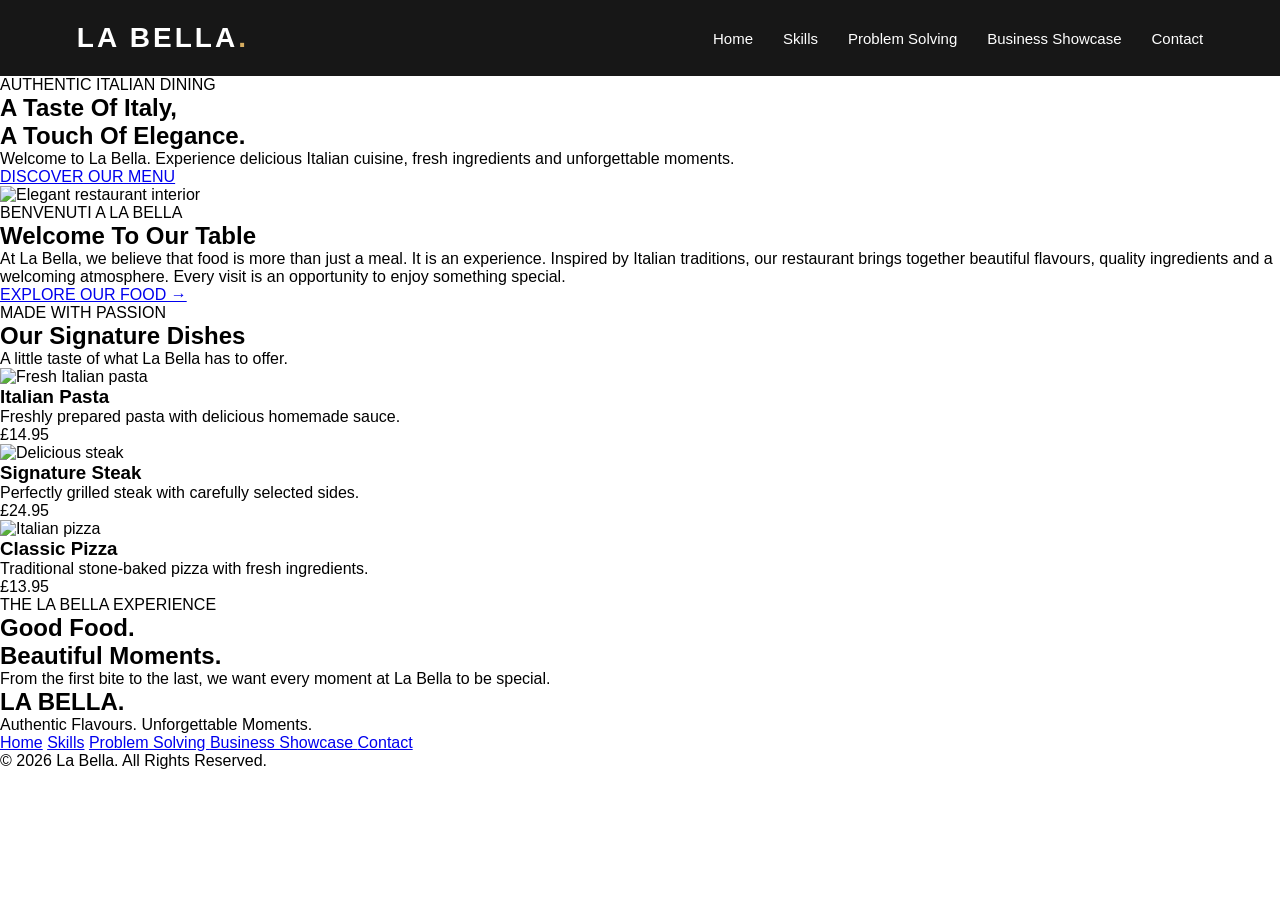
==== Index.html @ e2c8450d "Create Index.html" ====
<!DOCTYPE html>
<html lang="en">

<head>
    <meta charset="UTF-8">
    <meta name="viewport" content="width=device-width, initial-scale=1.0">

    <title>La Bella | Italian Restaurant</title>

    <link rel="stylesheet" href="style.css">
</head>

<header class="header">

    <div class="logo">
        LA BELLA<span>.</span>
    </div>

    <nav class="navbar">

        <a href="Home.html">Home</a>

        <a href="Skill.html">Skills</a>

        <a href="Problem-Solving%20Page.html">
            Problem Solving
        </a>

        <a href="Business%20Showcase%20Page.html">
            Business Showcase
        </a>

        <a href="Contact.html">Contact</a>

    </nav>

</header>
<style>
    /* NAVIGATION BAR */

* {
    margin: 0;
    padding: 0;
    box-sizing: border-box;
}

body {
    font-family: Arial, sans-serif;
}

/* HEADER */

.header {
    width: 100%;
    background-color: #171717;
    padding: 22px 6%;

    display: flex;
    justify-content: space-between;
    align-items: center;
}

/* LOGO */

.logo {
    color: white;
    font-size: 28px;
    font-weight: bold;
    letter-spacing: 3px;
}

.logo span {
    color: #d6ad60;
}

/* NAVIGATION LINKS */

.navbar {
    display: flex;
    align-items: center;
    gap: 30px;
}

.navbar a {
    color: white;
    text-decoration: none;
    font-size: 15px;
    font-weight: 500;

    transition: 0.3s;
}

.navbar a:hover {
    color: #d6ad60;
}

/* MOBILE RESPONSIVE */

@media (max-width: 850px) {

    .header {
        flex-direction: column;
        gap: 20px;
    }

    .navbar {
        flex-wrap: wrap;
        justify-content: center;
        gap: 15px;
    }

    .navbar a {
        font-size: 13px;
    }

}
</style>
 <!-- HERO SECTION -->

    <section class="hero">

        <div class="hero-content">

            <p class="gold-text">
                AUTHENTIC ITALIAN DINING
            </p>

            <h1>
                A Taste Of Italy,<br>
                A Touch Of <span>Elegance.</span>
            </h1>

            <p class="hero-description">
                Welcome to La Bella. Experience delicious
                Italian cuisine, fresh ingredients and
                unforgettable moments.
            </p>

            <a href="#menu" class="gold-button">
                DISCOVER OUR MENU
            </a>

        </div>

    </section>


    <!-- INTRODUCTION -->

    <section class="welcome">

        <div class="welcome-image">
            <img
            src="https://images.unsplash.com/photo-1517248135467-4c7edcad34c4?auto=format&fit=crop&w=1000&q=85"
            alt="Elegant restaurant interior">
        </div>

        <div class="welcome-text">

            <p class="gold-text">BENVENUTI A LA BELLA</p>

            <h2>Welcome To Our Table</h2>

            <p>
                At La Bella, we believe that food is more
                than just a meal. It is an experience.

                Inspired by Italian traditions, our
                restaurant brings together beautiful
                flavours, quality ingredients and a
                welcoming atmosphere.

                Every visit is an opportunity to enjoy
                something special.
            </p>

            <a href="#menu" class="text-link">
                EXPLORE OUR FOOD →
            </a>

        </div>

    </section>


    <!-- MENU PREVIEW -->

    <section class="menu" id="menu">

        <p class="gold-text">MADE WITH PASSION</p>

        <h2>Our Signature Dishes</h2>

        <p class="menu-intro">
            A little taste of what La Bella has to offer.
        </p>

        <div class="menu-container">

            <div class="menu-card">

                <img
                src="https://images.unsplash.com/photo-1473093295043-cdd812d0e601?auto=format&fit=crop&w=800&q=85"
                alt="Fresh Italian pasta">

                <div class="menu-info">

                    <h3>Italian Pasta</h3>

                    <p>
                        Freshly prepared pasta with
                        delicious homemade sauce.
                    </p>

                    <span>£14.95</span>

                </div>

            </div>


            <div class="menu-card">

                <img
                src="https://images.unsplash.com/photo-1546833999-b9f581a1996d?auto=format&fit=crop&w=800&q=85"
                alt="Delicious steak">

                <div class="menu-info">

                    <h3>Signature Steak</h3>

                    <p>
                        Perfectly grilled steak with
                        carefully selected sides.
                    </p>

                    <span>£24.95</span>

                </div>

            </div>


            <div class="menu-card">

                <img
                src="https://images.unsplash.com/photo-1513104890138-7c749659a591?auto=format&fit=crop&w=800&q=85"
                alt="Italian pizza">

                <div class="menu-info">

                    <h3>Classic Pizza</h3>

                    <p>
                        Traditional stone-baked pizza
                        with fresh ingredients.
                    </p>

                    <span>£13.95</span>

                </div>

            </div>

        </div>

    </section>


    <!-- EXPERIENCE SECTION -->

    <section class="experience">

        <div class="experience-content">

            <p class="gold-text">THE LA BELLA EXPERIENCE</p>

            <h2>Good Food.<br>Beautiful Moments.</h2>

            <p>
                From the first bite to the last,
                we want every moment at La Bella
                to be special.
            </p>

        </div>

    </section>


    <!-- FOOTER -->

    <footer>

        <h2>LA BELLA<span>.</span></h2>

        <p>Authentic Flavours. Unforgettable Moments.</p>

        <div class="footer-links">

            <a href="Home.html">Home</a>

            <a href="Skills.html">Skills</a>

            <a href="Problem-Solving%20Page.html">
                Problem Solving
            </a>

            <a href="Business%20Showcase%20Page.html">
                Business Showcase
            </a>

            <a href="Contact.html">Contact</a>

        </div>

        <p class="copyright">
            © 2026 La Bella. All Rights Reserved.
        </p>

    </footer>

</body>
</html>
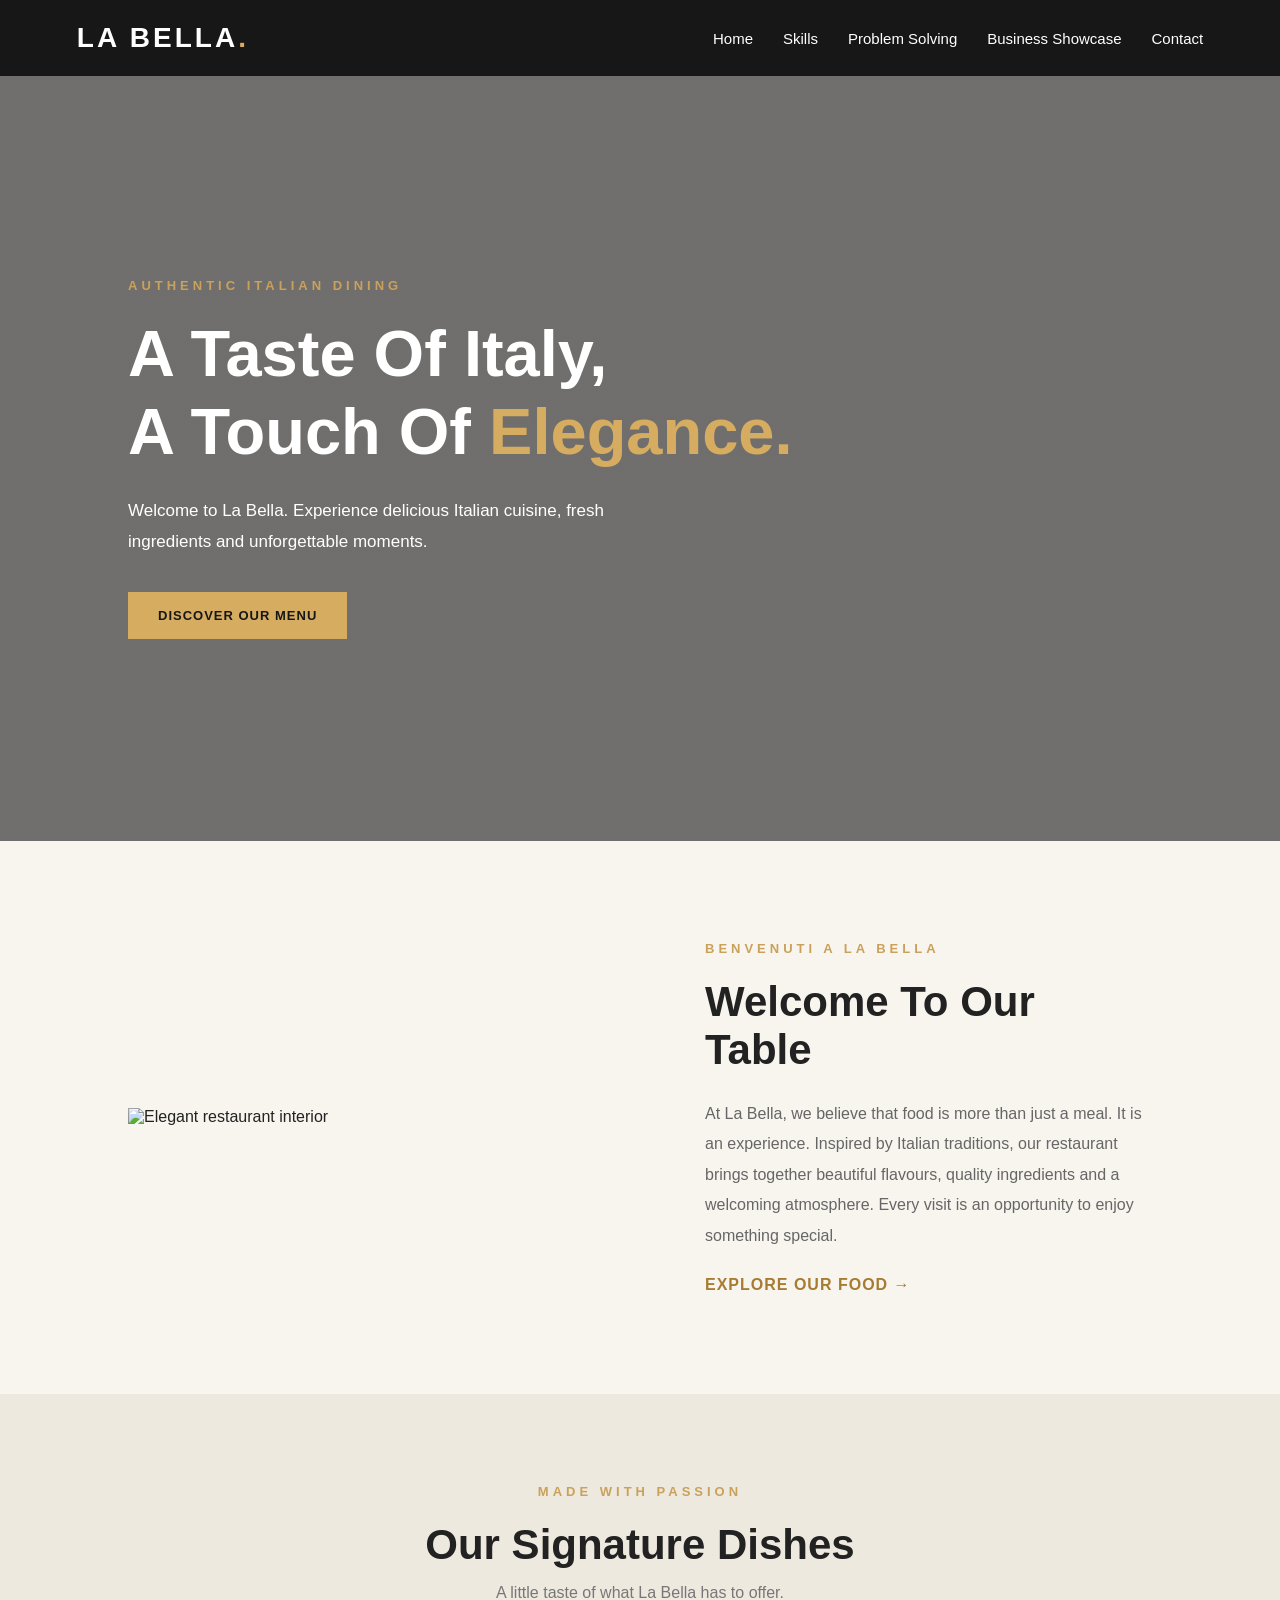
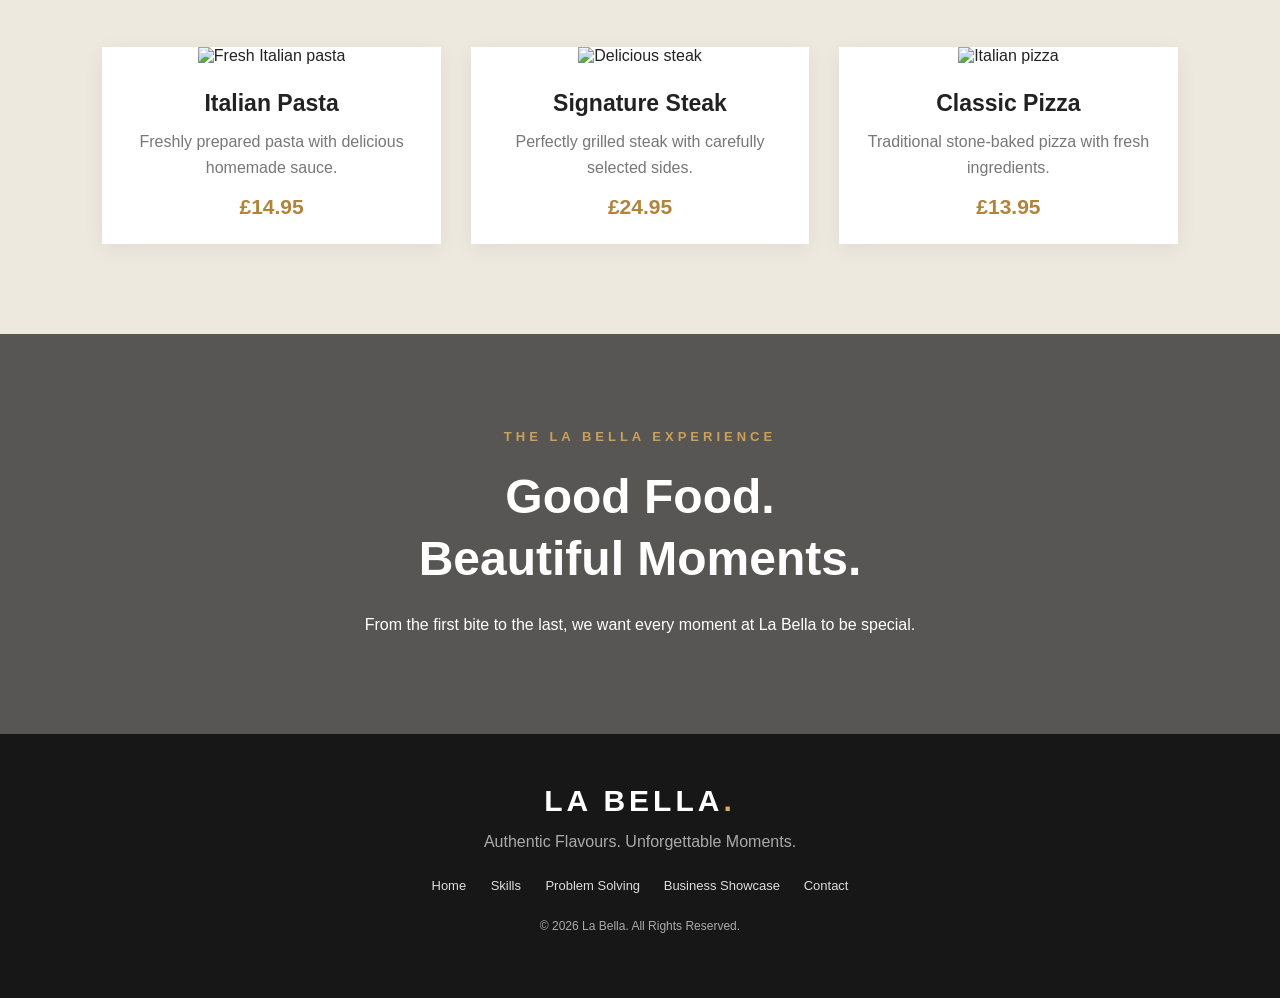
==== commit 0713bd2a: "Update Index.html" ====
--- a/Index.html
+++ b/Index.html
@@ -7,7 +7,7 @@
 
     <title>La Bella | Italian Restaurant</title>
 
-    <link rel="stylesheet" href="style.css">
+    <link rel="stylesheet" href="Style.css">
 </head>
 
 <header class="header">
@@ -321,4 +321,4 @@
     </footer>
 
 </body>
-</html>+</html>
--- a/Style.css
+++ b/Style.css
@@ -0,0 +1,1375 @@
+/* ============================= */
+/* PROBLEM SOLVING PAGE */
+/* ============================= */
+
+.problem-hero {
+    min-height: 75vh;
+    background:
+        linear-gradient(rgba(0,0,0,0.65), rgba(0,0,0,0.75)),
+        url("https://images.unsplash.com/photo-1556911220-bff31c812dba?auto=format&fit=crop&w=1600&q=85");
+    background-size: cover;
+    background-position: center;
+    display: flex;
+    align-items: center;
+    padding: 80px 10%;
+}
+
+.problem-hero-content {
+    max-width: 700px;
+}
+
+.gold-text {
+    color: #c9a45c;
+    letter-spacing: 3px;
+    font-size: 13px;
+    font-weight: bold;
+    margin-bottom: 20px;
+}
+
+.problem-hero h1 {
+    color: #f5f0e6;
+    font-size: 58px;
+    line-height: 1.2;
+    margin-bottom: 25px;
+}
+
+.problem-hero h1 span {
+    color: #c9a45c;
+}
+
+.problem-hero-content > p:not(.gold-text) {
+    color: #ddd5c7;
+    font-size: 17px;
+    line-height: 1.8;
+    margin-bottom: 30px;
+    max-width: 600px;
+}
+
+.gold-button {
+    display: inline-block;
+    background: #c9a45c;
+    color: #111;
+    padding: 14px 28px;
+    text-decoration: none;
+    font-weight: bold;
+    transition: 0.3s;
+}
+
+.gold-button:hover {
+    background: #f0d18d;
+}
+
+/* Introduction */
+
+.problem-intro {
+    background: #f5f0e6;
+    text-align: center;
+    padding: 90px 12%;
+}
+
+.problem-intro h2 {
+    color: #171717;
+    font-size: 38px;
+    margin-bottom: 25px;
+}
+
+.problem-intro > p:last-child {
+    color: #555;
+    line-height: 1.9;
+    font-size: 16px;
+    max-width: 850px;
+    margin: auto;
+}
+
+/* Problem and Solution Cards */
+
+.solutions-section {
+    background: #111;
+    padding: 90px 8%;
+    text-align: center;
+}
+
+.solutions-section h2 {
+    color: #f5f0e6;
+    font-size: 40px;
+    margin-bottom: 50px;
+}
+
+.solutions-grid {
+    display: grid;
+    grid-template-columns: repeat(2, 1fr);
+    gap: 25px;
+    max-width: 1100px;
+    margin: auto;
+}
+
+.solution-card {
+    background: #1c1c1c;
+    border: 1px solid #6f5831;
+    padding: 35px;
+    text-align: left;
+    transition: 0.3s;
+}
+
+.solution-card:hover {
+    transform: translateY(-7px);
+    border-color: #c9a45c;
+}
+
+.solution-number {
+    color: #c9a45c;
+    font-size: 35px;
+    font-weight: bold;
+    margin-bottom: 15px;
+}
+
+.solution-card h3 {
+    color: #f5f0e6;
+    font-size: 23px;
+    margin-bottom: 20px;
+}
+
+.solution-card p {
+    color: #c7c0b5;
+    line-height: 1.8;
+    margin-bottom: 15px;
+}
+
+.solution-card strong {
+    color: #c9a45c;
+}
+
+/* Problem Solving Process */
+
+.problem-process {
+    display: grid;
+    grid-template-columns: 1fr 1fr;
+    background: #f5f0e6;
+    min-height: 600px;
+}
+
+.process-image {
+    background:
+        url("https://images.unsplash.com/photo-1556910103-1c02745aae4d?auto=format&fit=crop&w=1200&q=85");
+    background-size: cover;
+    background-position: center;
+    min-height: 500px;
+}
+
+.process-content {
+    padding: 70px 10%;
+}
+
+.process-content h2 {
+    font-size: 36px;
+    color: #171717;
+    margin-bottom: 35px;
+}
+
+.process-step {
+    display: flex;
+    gap: 20px;
+    margin-bottom: 28px;
+}
+
+.process-step span {
+    color: #b18a43;
+    font-size: 25px;
+    font-weight: bold;
+}
+
+.process-step h3 {
+    color: #171717;
+    margin-bottom: 8px;
+    font-size: 19px;
+}
+
+.process-step p {
+    color: #666;
+    line-height: 1.7;
+}
+
+/* Final Message */
+
+.problem-ending {
+    background: #1a1a1a;
+    text-align: center;
+    padding: 90px 12%;
+}
+
+.problem-ending h2 {
+    color: #f5f0e6;
+    font-size: 38px;
+    margin-bottom: 20px;
+}
+
+.problem-ending > p:last-child {
+    color: #c7c0b5;
+    line-height: 1.8;
+    max-width: 750px;
+    margin: auto;
+}
+
+/* Responsive Design */
+
+@media (max-width: 768px) {
+    .problem-hero {
+        padding: 70px 7%;
+    }
+
+    .problem-hero h1 {
+        font-size: 38px;
+    }
+
+    .problem-intro h2,
+    .solutions-section h2,
+    .problem-ending h2 {
+        font-size: 30px;
+    }
+
+    .solutions-grid {
+        grid-template-columns: 1fr;
+    }
+
+    .problem-process {
+        grid-template-columns: 1fr;
+    }
+
+    .process-image {
+        min-height: 300px;
+    }
+
+    .process-content {
+        padding: 50px 8%;
+    }
+}
+
+
+/* ============================= */
+/* Home Page */
+/* ============================= */
+
+* {
+    margin: 0;
+    padding: 0;
+    box-sizing: border-box;
+    scroll-behavior: smooth;
+}
+
+body {
+    font-family: Georgia, serif;
+    background: #f8f5ef;
+    color: #222;
+}
+
+/* NAVIGATION BAR */
+
+.header {
+    width: 100%;
+    background: #171717;
+    padding: 22px 6%;
+    display: flex;
+    justify-content: space-between;
+    align-items: center;
+    position: sticky;
+    top: 0;
+    z-index: 1000;
+}
+
+.logo {
+    color: white;
+    font-size: 28px;
+    font-weight: bold;
+    letter-spacing: 3px;
+}
+
+.logo span,
+footer span {
+    color: #d6ad60;
+}
+
+.navbar {
+    display: flex;
+    align-items: center;
+    gap: 30px;
+}
+
+.navbar a {
+    color: white;
+    text-decoration: none;
+    font-family: Arial, sans-serif;
+    font-size: 14px;
+    transition: 0.3s;
+}
+
+.navbar a:hover {
+    color: #d6ad60;
+}
+
+/* HERO */
+
+.hero {
+    min-height: 85vh;
+
+    display: flex;
+    align-items: center;
+
+    padding: 80px 10%;
+
+    background:
+    linear-gradient(rgba(0,0,0,.55),
+    rgba(0,0,0,.55)),
+
+    url("https://images.unsplash.com/photo-1414235077428-338989a2e8c0?auto=format&fit=crop&w=2000&q=85");
+
+    background-size: cover;
+    background-position: center;
+}
+
+.hero-content {
+    max-width: 750px;
+    color: white;
+}
+
+.gold-text {
+    color: #c9a15b;
+    letter-spacing: 4px;
+    font-size: 13px;
+    font-weight: bold;
+    margin-bottom: 22px;
+}
+
+.hero h1 {
+    font-size: 65px;
+    line-height: 1.2;
+    margin-bottom: 25px;
+}
+
+.hero h1 span {
+    color: #d6ad60;
+}
+
+.hero-description {
+    font-family: Arial, sans-serif;
+    font-size: 17px;
+    line-height: 1.8;
+    max-width: 550px;
+    margin-bottom: 35px;
+}
+
+.gold-button {
+    display: inline-block;
+    padding: 16px 30px;
+    background: #d6ad60;
+    color: #171717;
+    text-decoration: none;
+    font-family: Arial, sans-serif;
+    font-size: 13px;
+    font-weight: bold;
+    letter-spacing: 1px;
+    transition: .3s;
+}
+
+.gold-button:hover {
+    background: white;
+    transform: translateY(-3px);
+}
+
+/* WELCOME SECTION */
+
+.welcome {
+    padding: 100px 10%;
+    display: flex;
+    align-items: center;
+    gap: 65px;
+}
+
+.welcome-image {
+    width: 50%;
+}
+
+.welcome-image img {
+    width: 100%;
+    height: 420px;
+    object-fit: cover;
+}
+
+.welcome-text {
+    flex: 1;
+}
+
+.welcome-text h2 {
+    font-size: 42px;
+    margin-bottom: 25px;
+}
+
+.welcome-text p:not(.gold-text) {
+    color: #666;
+    line-height: 1.9;
+    font-size: 16px;
+    margin-bottom: 25px;
+}
+
+.text-link {
+    color: #a77b32;
+    text-decoration: none;
+    font-weight: bold;
+    letter-spacing: 1px;
+}
+
+/* MENU */
+
+.menu {
+    background: #eee9df;
+    padding: 90px 8%;
+    text-align: center;
+}
+
+.menu h2 {
+    font-size: 42px;
+    margin-bottom: 15px;
+}
+
+.menu-intro {
+    color: #777;
+    margin-bottom: 45px;
+    font-family: Arial, sans-serif;
+}
+
+.menu-container {
+    display: grid;
+    grid-template-columns: repeat(3, 1fr);
+    gap: 30px;
+}
+
+.menu-card {
+    background: white;
+    overflow: hidden;
+    transition: .3s;
+    box-shadow: 0 5px 20px rgba(0,0,0,.06);
+}
+
+.menu-card:hover {
+    transform: translateY(-8px);
+}
+
+.menu-card img {
+    width: 100%;
+    height: 250px;
+    object-fit: cover;
+}
+
+.menu-info {
+    padding: 25px;
+}
+
+.menu-info h3 {
+    font-size: 23px;
+    margin-bottom: 12px;
+}
+
+.menu-info p {
+    font-family: Arial, sans-serif;
+    color: #777;
+    line-height: 1.6;
+    margin-bottom: 15px;
+}
+
+.menu-info span {
+    color: #b1843b;
+    font-size: 21px;
+    font-weight: bold;
+}
+
+/* EXPERIENCE */
+
+.experience {
+    min-height: 400px;
+    display: flex;
+    align-items: center;
+    justify-content: center;
+    text-align: center;
+    padding: 70px 20px;
+
+    background:
+    linear-gradient(rgba(0,0,0,.65),
+    rgba(0,0,0,.65)),
+
+    url("https://images.unsplash.com/photo-1515003197210-e0cd7184f8b5?auto=format&fit=crop&w=1800&q=85");
+
+    background-position: center;
+    background-size: cover;
+}
+
+.experience-content {
+    color: white;
+}
+
+.experience h2 {
+    font-size: 48px;
+    line-height: 1.3;
+    margin-bottom: 20px;
+}
+
+.experience p:last-child {
+    font-family: Arial, sans-serif;
+    line-height: 1.8;
+}
+
+/* FOOTER */
+
+footer {
+    background: #171717;
+    color: white;
+    text-align: center;
+    padding: 50px 20px;
+}
+
+footer h2 {
+    font-size: 30px;
+    letter-spacing: 4px;
+    margin-bottom: 15px;
+}
+
+footer p {
+    color: #aaa;
+    font-family: Arial, sans-serif;
+    margin-bottom: 15px;
+}
+
+.footer-links {
+    margin: 25px 0;
+}
+
+.footer-links a {
+    color: #ddd;
+    text-decoration: none;
+    margin: 10px;
+    font-family: Arial, sans-serif;
+    font-size: 13px;
+}
+
+.footer-links a:hover {
+    color: #d6ad60;
+}
+
+.copyright {
+    font-size: 12px;
+}
+
+/* RESPONSIVE */
+
+@media (max-width: 950px) {
+
+    .header {
+        flex-direction: column;
+        gap: 20px;
+    }
+
+    .navbar {
+        flex-wrap: wrap;
+        justify-content: center;
+        gap: 15px;
+    }
+
+    .welcome {
+        flex-direction: column;
+    }
+
+    .welcome-image {
+        width: 100%;
+    }
+
+    .menu-container {
+        grid-template-columns: 1fr;
+    }
+
+    .hero h1 {
+        font-size: 48px;
+    }
+}
+
+@media (max-width: 500px) {
+
+    .navbar {
+        gap: 12px;
+    }
+
+    .navbar a {
+        font-size: 12px;
+    }
+
+    .hero h1 {
+        font-size: 38px;
+    }
+
+    .welcome-text h2,
+    .menu h2 {
+        font-size: 32px;
+    }
+
+    .experience h2 {
+        font-size: 35px;
+    }
+}
+
+/* ============================= */
+/* Skills PAGE */
+/* ============================= */
+
+.skills-hero {
+    min-height: 65vh;
+    display: flex;
+    align-items: center;
+    padding: 80px 10%;
+
+    background:
+    linear-gradient(rgba(0,0,0,.6), rgba(0,0,0,.6)),
+    url("https://images.unsplash.com/photo-1556911220-e15b29be8c8f?auto=format&fit=crop&w=2000&q=85");
+
+    background-size: cover;
+    background-position: center;
+}
+
+.skills-hero-content {
+    color: white;
+    max-width: 650px;
+}
+
+.skills-hero h1 {
+    font-size: 65px;
+    line-height: 1.2;
+    margin-bottom: 20px;
+}
+
+.skills-hero h1 span {
+    color: #d6ad60;
+}
+
+.skills-hero-content > p:last-child {
+    font-family: Arial, sans-serif;
+    font-size: 17px;
+    line-height: 1.8;
+}
+
+/* SKILLS INTRODUCTION */
+
+.skills-intro {
+    text-align: center;
+    padding: 90px 15%;
+}
+
+.skills-intro h2 {
+    font-size: 40px;
+    margin-bottom: 20px;
+}
+
+.skills-intro p:last-child {
+    color: #666;
+    font-family: Arial, sans-serif;
+    line-height: 1.9;
+    font-size: 16px;
+}
+
+/* SKILLS GRID */
+
+.skills-section {
+    background: #eee9df;
+    padding: 90px 8%;
+    text-align: center;
+}
+
+.skills-section h2 {
+    font-size: 40px;
+    margin-bottom: 45px;
+}
+
+.skills-grid {
+    display: grid;
+    grid-template-columns: repeat(3, 1fr);
+    gap: 25px;
+}
+
+.skill-card {
+    background: #fff;
+    padding: 40px 25px;
+    min-height: 260px;
+    box-shadow: 0 5px 20px rgba(0,0,0,.05);
+    transition: .3s;
+    border-bottom: 3px solid transparent;
+}
+
+.skill-card:hover {
+    transform: translateY(-8px);
+    border-bottom: 3px solid #d6ad60;
+}
+
+.skill-icon {
+    font-size: 38px;
+    margin-bottom: 20px;
+}
+
+.skill-card h3 {
+    font-size: 21px;
+    margin-bottom: 15px;
+}
+
+.skill-card p {
+    color: #777;
+    font-family: Arial, sans-serif;
+    line-height: 1.7;
+    font-size: 14px;
+}
+
+/* SKILLS VALUES */
+
+.skills-values {
+    display: flex;
+    align-items: center;
+    gap: 60px;
+    padding: 100px 10%;
+}
+
+.values-content {
+    flex: 1;
+}
+
+.values-content h2 {
+    font-size: 40px;
+    line-height: 1.3;
+    margin-bottom: 20px;
+}
+
+.values-content p:last-child {
+    color: #666;
+    font-family: Arial, sans-serif;
+    line-height: 1.9;
+}
+
+.values-image {
+    flex: 1;
+}
+
+.values-image img {
+    width: 100%;
+    height: 400px;
+    object-fit: cover;
+}
+
+/* SKILLS MOBILE DESIGN */
+
+@media (max-width: 900px) {
+
+    .skills-grid {
+        grid-template-columns: repeat(2, 1fr);
+    }
+
+    .skills-values {
+        flex-direction: column;
+    }
+
+    .values-image {
+        width: 100%;
+    }
+
+    .skills-hero h1 {
+        font-size: 48px;
+    }
+}
+
+@media (max-width: 550px) {
+
+    .skills-grid {
+        grid-template-columns: 1fr;
+    }
+
+    .skills-intro {
+        padding: 65px 8%;
+    }
+
+    .skills-hero h1 {
+        font-size: 40px;
+    }
+
+    .skills-section h2,
+    .skills-intro h2 {
+        font-size: 30px;
+    }
+}
+/* FOOTER */
+
+footer {
+    background: #171717;
+    color: white;
+    text-align: center;
+    padding: 50px 20px;
+}
+
+footer h2 {
+    font-size: 30px;
+    letter-spacing: 4px;
+    margin-bottom: 15px;
+}
+
+footer p {
+    color: #aaa;
+    font-family: Arial, sans-serif;
+    margin-bottom: 15px;
+}
+
+.footer-links {
+    margin: 25px 0;
+}
+
+.footer-links a {
+    color: #ddd;
+    text-decoration: none;
+    margin: 10px;
+    font-family: Arial, sans-serif;
+    font-size: 13px;
+}
+
+.footer-links a:hover {
+    color: #d6ad60;
+}
+
+.copyright {
+    font-size: 12px;
+}
+/* RESPONSIVE */
+
+@media (max-width: 950px) {
+
+    .header {
+        flex-direction: column;
+        gap: 20px;
+    }
+
+    .navbar {
+        flex-wrap: wrap;
+        justify-content: center;
+        gap: 15px;
+    }
+
+    .welcome {
+        flex-direction: column;
+    }
+
+    .welcome-image {
+        width: 100%;
+    }
+
+    .menu-container {
+        grid-template-columns: 1fr;
+    }
+
+    .hero h1 {
+        font-size: 48px;
+    }
+}
+
+@media (max-width: 500px) {
+
+    .navbar {
+        gap: 12px;
+    }
+
+    .navbar a {
+        font-size: 12px;
+    }
+
+    .hero h1 {
+        font-size: 38px;
+    }
+
+    .welcome-text h2,
+    .menu h2 {
+        font-size: 32px;
+    }
+
+    .experience h2 {
+        font-size: 35px;
+    }
+}
+
+/* ============================= */
+/* BUSINESS SHOWCASE PAGE */
+/* ============================= */
+
+.showcase-hero {
+    min-height: 75vh;
+    background:
+        linear-gradient(rgba(0,0,0,0.55), rgba(0,0,0,0.75)),
+        url("https://images.unsplash.com/photo-1414235077428-338989a2e8c0?auto=format&fit=crop&w=1600&q=85");
+    background-size: cover;
+    background-position: center;
+    display: flex;
+    align-items: center;
+    padding: 80px 10%;
+}
+
+.showcase-hero-content {
+    max-width: 700px;
+}
+
+.showcase-hero h1 {
+    color: #f5f0e6;
+    font-size: 58px;
+    line-height: 1.2;
+    margin-bottom: 25px;
+}
+
+.showcase-hero h1 span {
+    color: #c9a45c;
+}
+
+.showcase-hero-content > p:not(.gold-text) {
+    color: #ddd5c7;
+    font-size: 17px;
+    line-height: 1.8;
+    margin-bottom: 30px;
+}
+
+/* About the Business */
+
+.business-about {
+    display: grid;
+    grid-template-columns: 1fr 1fr;
+    background: #f5f0e6;
+    min-height: 550px;
+}
+
+.business-about-image {
+    background:
+        url("https://images.unsplash.com/photo-1517248135467-4c7edcad34c4?auto=format&fit=crop&w=1200&q=85");
+    background-size: cover;
+    background-position: center;
+    min-height: 450px;
+}
+
+.business-about-content {
+    padding: 80px 10%;
+    display: flex;
+    flex-direction: column;
+    justify-content: center;
+}
+
+.business-about-content h2 {
+    color: #171717;
+    font-size: 40px;
+    margin-bottom: 25px;
+}
+
+.business-about-content p:not(.gold-text) {
+    color: #555;
+    line-height: 1.9;
+    margin-bottom: 18px;
+}
+
+/* What We Offer */
+
+.business-offers {
+    background: #111;
+    padding: 90px 8%;
+    text-align: center;
+}
+
+.business-offers h2 {
+    color: #f5f0e6;
+    font-size: 40px;
+    margin-bottom: 50px;
+}
+
+.offers-grid {
+    display: grid;
+    grid-template-columns: repeat(3, 1fr);
+    gap: 25px;
+    max-width: 1200px;
+    margin: auto;
+}
+
+.offer-card {
+    background: #1c1c1c;
+    border: 1px solid #574526;
+    text-align: left;
+    transition: 0.3s;
+    overflow: hidden;
+}
+
+.offer-card:hover {
+    transform: translateY(-7px);
+    border-color: #c9a45c;
+}
+
+.offer-card img {
+    width: 100%;
+    height: 240px;
+    object-fit: cover;
+    display: block;
+}
+
+.offer-content {
+    padding: 25px;
+}
+
+.offer-content h3 {
+    color: #c9a45c;
+    font-size: 22px;
+    margin-bottom: 15px;
+}
+
+.offer-content p {
+    color: #c7c0b5;
+    line-height: 1.8;
+}
+
+/* Why Choose La Bella */
+
+.why-labella {
+    display: grid;
+    grid-template-columns: 1fr 1fr;
+    background: #f5f0e6;
+}
+
+.why-content {
+    padding: 80px 10%;
+}
+
+.why-content h2 {
+    color: #171717;
+    font-size: 38px;
+    margin-bottom: 35px;
+}
+
+.why-item {
+    display: flex;
+    gap: 20px;
+    margin-bottom: 28px;
+}
+
+.why-item span {
+    color: #b18a43;
+    font-size: 25px;
+    font-weight: bold;
+}
+
+.why-item h3 {
+    color: #171717;
+    font-size: 19px;
+    margin-bottom: 8px;
+}
+
+.why-item p {
+    color: #666;
+    line-height: 1.7;
+}
+
+.why-image {
+    background:
+        url("https://images.unsplash.com/photo-1559339352-11d035aa65de?auto=format&fit=crop&w=1200&q=85");
+    background-size: cover;
+    background-position: center;
+    min-height: 550px;
+}
+
+/* Brand Statement */
+
+.business-statement {
+    background: #1a1a1a;
+    text-align: center;
+    padding: 90px 12%;
+}
+
+.business-statement h2 {
+    color: #f5f0e6;
+    font-size: 38px;
+    margin-bottom: 20px;
+}
+
+.business-statement > p:last-child {
+    color: #c7c0b5;
+    line-height: 1.8;
+    max-width: 750px;
+    margin: auto;
+}
+
+/* Responsive Design */
+
+@media (max-width: 768px) {
+
+    .showcase-hero {
+        padding: 70px 7%;
+    }
+
+    .showcase-hero h1 {
+        font-size: 38px;
+    }
+
+    .business-about,
+    .why-labella {
+        grid-template-columns: 1fr;
+    }
+
+    .business-about-image {
+        min-height: 300px;
+    }
+
+    .business-about-content,
+    .why-content {
+        padding: 55px 8%;
+    }
+
+    .offers-grid {
+        grid-template-columns: 1fr;
+    }
+
+    .why-image {
+        min-height: 300px;
+    }
+
+    .business-offers h2,
+    .business-statement h2 {
+        font-size: 30px;
+    }
+}
+
+/* ============================= */
+/* CONTACT PAGE */
+/* ============================= */
+
+.contact-hero {
+    min-height: 55vh;
+    background:
+        linear-gradient(rgba(0,0,0,0.6), rgba(0,0,0,0.75)),
+        url("https://images.unsplash.com/photo-1414235077428-338989a2e8c0?auto=format&fit=crop&w=1600&q=85");
+    background-size: cover;
+    background-position: center;
+    display: flex;
+    align-items: center;
+    justify-content: center;
+    text-align: center;
+    padding: 70px 10%;
+}
+
+.contact-hero-content {
+    max-width: 750px;
+}
+
+.contact-hero h1 {
+    color: #f5f0e6;
+    font-size: 58px;
+    margin-bottom: 20px;
+}
+
+.contact-hero h1 span {
+    color: #c9a45c;
+}
+
+.contact-hero-content > p:not(.gold-text) {
+    color: #ddd5c7;
+    font-size: 17px;
+    line-height: 1.8;
+}
+
+/* Contact Section */
+
+.contact-section {
+    background: #f5f0e6;
+    padding: 90px 8%;
+}
+
+.contact-heading {
+    text-align: center;
+    max-width: 750px;
+    margin: 0 auto 55px;
+}
+
+.contact-heading h2 {
+    color: #171717;
+    font-size: 38px;
+    margin-bottom: 18px;
+}
+
+.contact-heading > p:last-child {
+    color: #666;
+    line-height: 1.8;
+}
+
+/* Contact Layout */
+
+.contact-container {
+    display: grid;
+    grid-template-columns: 1fr 1.2fr;
+    gap: 40px;
+    max-width: 1200px;
+    margin: auto;
+}
+
+/* Contact Cards */
+
+.contact-details {
+    display: grid;
+    grid-template-columns: 1fr 1fr;
+    gap: 18px;
+}
+
+.contact-card {
+    background: #171717;
+    padding: 28px 20px;
+    text-align: center;
+    border: 1px solid #6f5831;
+    transition: 0.3s;
+}
+
+.contact-card:hover {
+    transform: translateY(-5px);
+    border-color: #c9a45c;
+}
+
+.contact-icon {
+    color: #c9a45c;
+    font-size: 32px;
+    margin-bottom: 15px;
+}
+
+.contact-card h3 {
+    color: #f5f0e6;
+    font-size: 19px;
+    margin-bottom: 12px;
+}
+
+.contact-card p {
+    color: #c7c0b5;
+    font-size: 14px;
+    line-height: 1.7;
+}
+
+.contact-card a {
+    color: #c9a45c;
+    text-decoration: none;
+    font-size: 14px;
+    overflow-wrap: anywhere;
+}
+
+.contact-card a:hover {
+    color: #f0d18d;
+}
+
+/* Contact Form */
+
+.contact-form-container {
+    background: #171717;
+    padding: 40px;
+    border: 1px solid #6f5831;
+}
+
+.contact-form-container h2 {
+    color: #f5f0e6;
+    font-size: 30px;
+    margin-bottom: 12px;
+}
+
+.contact-form-container > p {
+    color: #c7c0b5;
+    line-height: 1.7;
+    margin-bottom: 25px;
+}
+
+.contact-form {
+    display: flex;
+    flex-direction: column;
+}
+
+.contact-form label {
+    color: #c9a45c;
+    margin-bottom: 8px;
+    font-weight: bold;
+}
+
+.contact-form input,
+.contact-form textarea {
+    width: 100%;
+    padding: 14px;
+    margin-bottom: 20px;
+    background: #242424;
+    border: 1px solid #574526;
+    color: #f5f0e6;
+    font-family: inherit;
+    font-size: 15px;
+    outline: none;
+}
+
+.contact-form input:focus,
+.contact-form textarea:focus {
+    border-color: #c9a45c;
+}
+
+.contact-form textarea {
+    resize: vertical;
+}
+
+.contact-form input::placeholder,
+.contact-form textarea::placeholder {
+    color: #999;
+}
+
+.contact-button {
+    background: #c9a45c;
+    color: #111;
+    border: none;
+    padding: 15px 25px;
+    font-size: 15px;
+    font-weight: bold;
+    cursor: pointer;
+    transition: 0.3s;
+}
+
+.contact-button:hover {
+    background: #f0d18d;
+}
+
+/* Closing Message */
+
+.contact-ending {
+    background: #1a1a1a;
+    text-align: center;
+    padding: 85px 10%;
+}
+
+.contact-ending h2 {
+    color: #f5f0e6;
+    font-size: 36px;
+    margin-bottom: 20px;
+}
+
+.contact-ending > p:last-child {
+    color: #c7c0b5;
+    line-height: 1.8;
+}
+
+/* Responsive Design */
+
+@media (max-width: 900px) {
+    .contact-container {
+        grid-template-columns: 1fr;
+    }
+}
+
+@media (max-width: 600px) {
+    .contact-hero h1 {
+        font-size: 40px;
+    }
+
+    .contact-heading h2,
+    .contact-ending h2 {
+        font-size: 29px;
+    }
+
+    .contact-details {
+        grid-template-columns: 1fr;
+    }
+
+    .contact-form-container {
+        padding: 25px 20px;
+    }
+}
